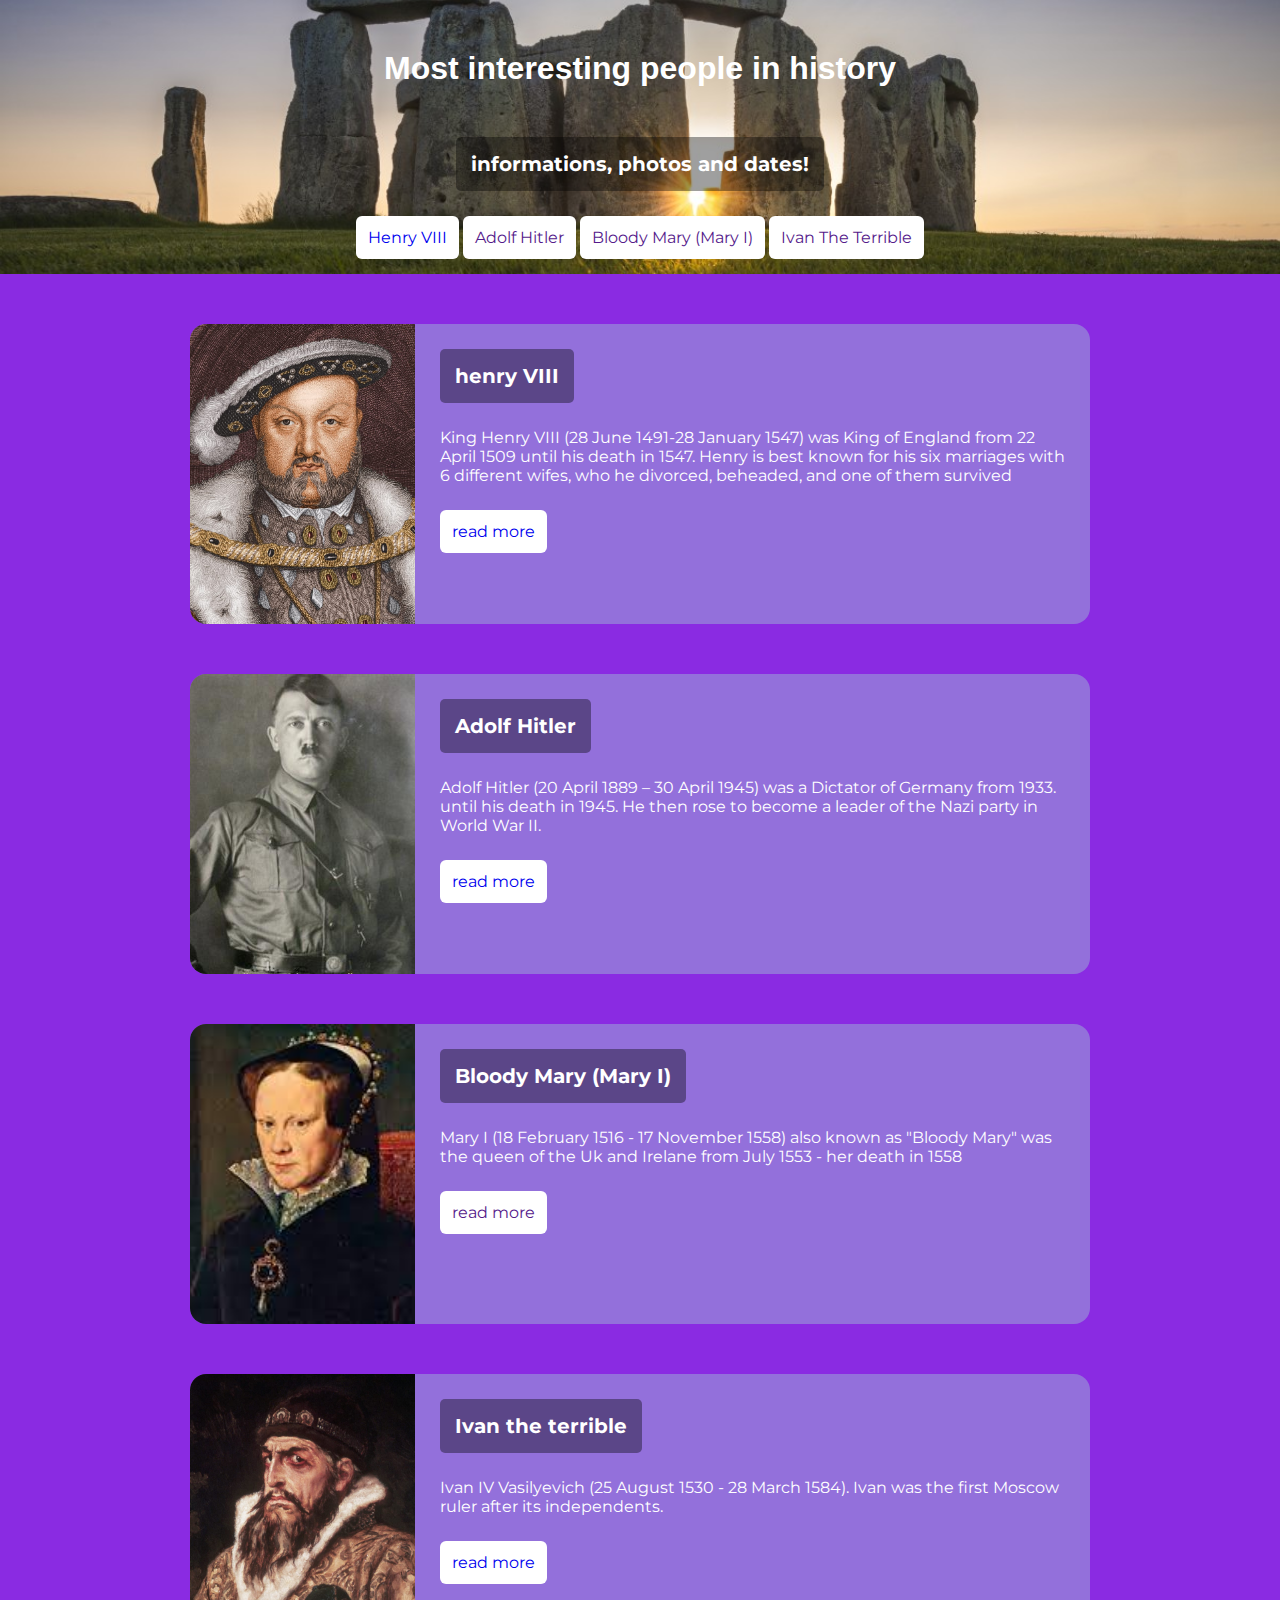
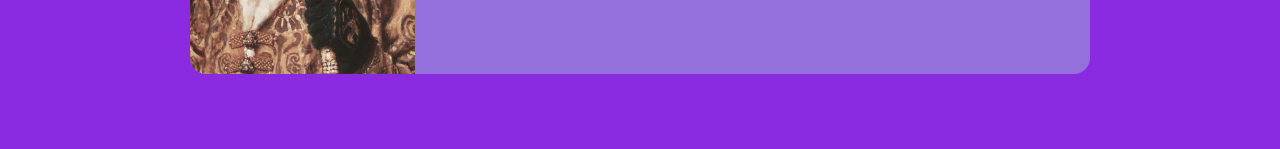
==== index.html @ de7965af "Add files via upload" ====
<!DOCTYPE html>
<html lang="en">
<head>
    <meta charset="UTF-8">
    <meta name="viewport" content="width=device-width, initial-scale=1.0">
    <title>Document</title>
    <link rel="stylesheet" href="style.css">

    <link rel="preconnect" href="https://fonts.googleapis.com">
<link rel="preconnect" href="https://fonts.gstatic.com" crossorigin>
<link href="https://fonts.googleapis.com/css2?family=Montserrat:wght@200;400&display=swap" rel="stylesheet">

</head>
<body>
    <div class="banner">
        <h1>Most interesting people in history</h1>
    <h3>informations, photos and dates!</h3>
 <div class="buttons">
     <a href="#Henry">Henry VIII</a>
    <a href="">Adolf Hitler</a>
    <a href="">Bloody Mary (Mary I)</a>
    <a href="">Ivan The Terrible</a>
</div>
    
    </div>
    
    <div class="person">
        <img src="henrythe8th.jpg" alt="">
        <div class="personinfo">
            <h3 id="Henry">henry VIII</h3>
            <p>King Henry VIII (28 June 1491-28 January 1547) was King of England from 22 April 1509 until his death in 1547. Henry is best known for his six marriages with 6 different wifes, who he divorced, beheaded, and one of them survived </p>
            <a href="HenryVIII.html">read more</a>
        </div>
    </div>
    <div class="person">
        <img src="hitler.jpg" alt="">
        <div class="personinfo">
            <h3>Adolf Hitler</h3>
            <p>Adolf Hitler (20 April 1889 – 30 April 1945) was a Dictator of Germany from 1933. until his death in 1945. He then rose to become a leader of the Nazi party in World War II.</p>
            <a href="hitler.html">read more</a>
        </div>
        

    </div>
    <div class="person">
        <img src="BloodyMary.jpeg" alt="">
        <div class="personinfo">
            <h3>Bloody Mary (Mary I)</h3>
            <p>Mary I (18 February 1516 - 17 November 1558) also known as "Bloody Mary" was the queen of the Uk and Irelane from July 1553 - her death in 1558</p>
            <a href="">read more</a>
        </div>
    </div>
   <div>
       <div class="person">
           <img src="ivan.jpg" alt="">
           <div class="personinfo">
               <h3>Ivan the terrible</h3>
               <p>Ivan IV Vasilyevich (25 August 1530 - 28 March 1584). Ivan was the first Moscow ruler after its independents.</p>
               <a href="ivan.html">read more</a>
           </div>
       </div>
   </div>

</body>
</html>
---- style.css ----
*{
 margin: 0px   
}

body{
    background-color: blueviolet;
    padding-bottom: 75px;
}
.banner{
    background-image: url("stonehedge.jpg");
    background-position: center;
    background-size: cover;
    overflow: hidden;
    text-align: center;
}

img{
    width: 25%;
    height: 500px;
    object-fit: cover;
    height: 300px;
}

h1{
    font-family: sans-serif;
    color: white;
    margin-top: 50px;
    margin-bottom: 50px;
}

h3{
    font-family: 'Montserrat';
    color: white;
    background-color: rgba(0, 0, 0, 0.377);
    display: inline-block;
    padding: 15px;
    border-radius: 5px;
    font-size: 20px;
}

.person{
    background-color: mediumpurple;
    width: 900px;
    margin: auto;
    margin-top: 50px;
    border-radius: 16px;
    overflow: hidden;
    font-size: 0%;
}

.personinfo{
    display: inline-block;
    width: 70%;
    vertical-align: top;
    margin-top: 25px;
    margin-left: 25px;
}

h3{
    margin-bottom: 25px;
}

p{
    font-family: 'Montserrat';
    color: white;
    margin-bottom: 25px;  
    font-size: 16px;
}

a{
    font-family: 'Montserrat';
    background-color: white;
    padding: 10px;
    border-radius: 6px;
    display: inline-block;
    text-decoration: none;
    border: 2px solid transparent;
    transition: .2s;
    margin-bottom: 15px;
    font-size: 16px;
}

a:hover{
    border: 2px solid #633d89;
}
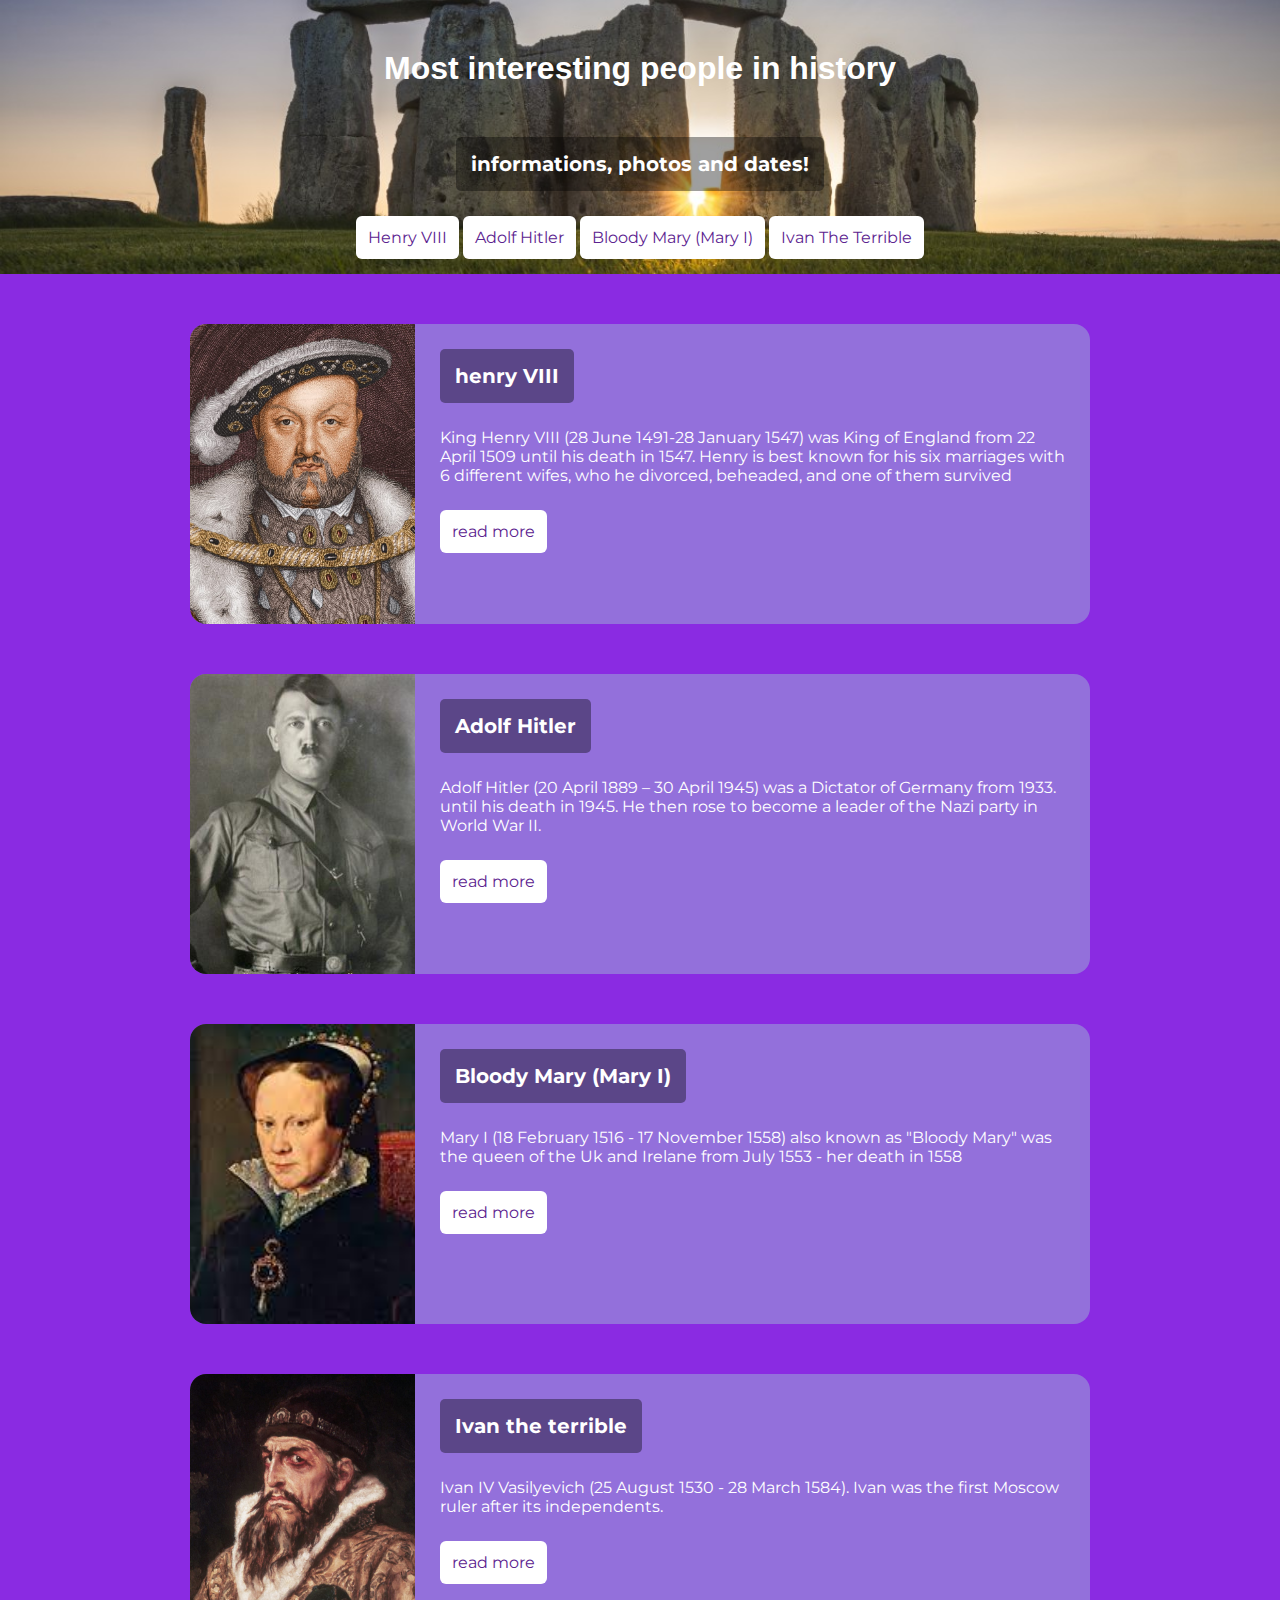
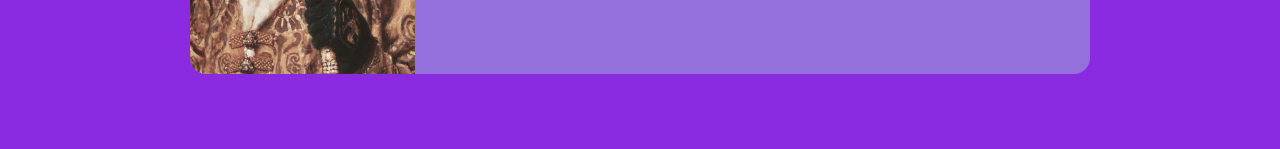
==== commit 151aaf48: "Add files via upload" ====
--- a/index.html
+++ b/index.html
@@ -17,9 +17,9 @@
     <h3>informations, photos and dates!</h3>
  <div class="buttons">
      <a href="#Henry">Henry VIII</a>
-    <a href="">Adolf Hitler</a>
-    <a href="">Bloody Mary (Mary I)</a>
-    <a href="">Ivan The Terrible</a>
+    <a href="#hitler">Adolf Hitler</a>
+    <a href="#mary">Bloody Mary (Mary I)</a>
+    <a href="#ivan">Ivan The Terrible</a>
 </div>
     
     </div>
@@ -35,7 +35,7 @@
     <div class="person">
         <img src="hitler.jpg" alt="">
         <div class="personinfo">
-            <h3>Adolf Hitler</h3>
+            <h3 id="hitler">Adolf Hitler</h3>
             <p>Adolf Hitler (20 April 1889 – 30 April 1945) was a Dictator of Germany from 1933. until his death in 1945. He then rose to become a leader of the Nazi party in World War II.</p>
             <a href="hitler.html">read more</a>
         </div>
@@ -45,16 +45,16 @@
     <div class="person">
         <img src="BloodyMary.jpeg" alt="">
         <div class="personinfo">
-            <h3>Bloody Mary (Mary I)</h3>
+            <h3 id="mary">Bloody Mary (Mary I)</h3>
             <p>Mary I (18 February 1516 - 17 November 1558) also known as "Bloody Mary" was the queen of the Uk and Irelane from July 1553 - her death in 1558</p>
-            <a href="">read more</a>
+            <a href="mary.html">read more</a>
         </div>
     </div>
    <div>
        <div class="person">
            <img src="ivan.jpg" alt="">
            <div class="personinfo">
-               <h3>Ivan the terrible</h3>
+               <h3 id="ivan">Ivan the terrible</h3>
                <p>Ivan IV Vasilyevich (25 August 1530 - 28 March 1584). Ivan was the first Moscow ruler after its independents.</p>
                <a href="ivan.html">read more</a>
            </div>
--- a/style.css
+++ b/style.css
@@ -1,5 +1,8 @@
 *{
  margin: 0px   
+}
+html{
+scroll-behavior: smooth;
 }
 
 body{
@@ -78,9 +81,11 @@
     transition: .2s;
     margin-bottom: 15px;
     font-size: 16px;
+    color: #5c2390;
 }
 
 a:hover{
     border: 2px solid #633d89;
+
 }
 
